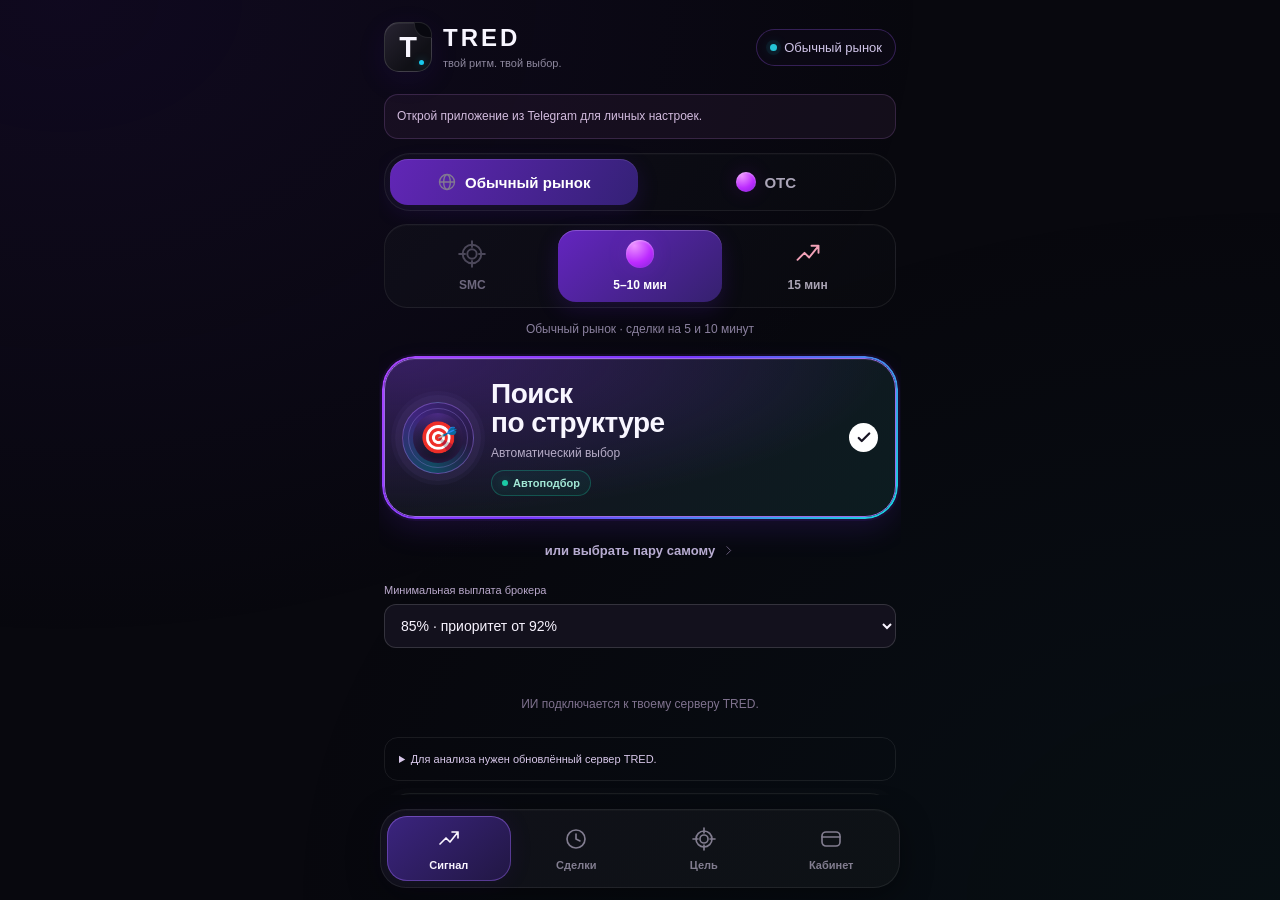
==== backend-src/web/index.html @ cf6dd5c8 "Bound LunaRoute payloads and read completed streaming responses" ====
<!doctype html>
<html lang="ru">
<head>
  <meta charset="utf-8">
  <meta name="viewport" content="width=device-width, initial-scale=1, viewport-fit=cover">
  <meta name="theme-color" content="#08080e">
  <meta name="description" content="TRED — твоё пространство в Telegram. Выбирай свой формат.">
  <title>TRED · Mini App</title>
  <link rel="icon" href="data:,">
  <link rel="stylesheet" href="./styles.css?v=0.3.20">
  <script src="https://telegram.org/js/telegram-web-app.js" defer></script>
  <script src="./data-client.js?v=0.3.20" defer></script>
  <script src="./signals.js?v=0.3.20" defer></script>
  <script src="./app.js?v=0.3.20" defer></script>
</head>
<body>
  <svg class="sprite" aria-hidden="true" xmlns="http://www.w3.org/2000/svg">
    <symbol id="i-trend" viewBox="0 0 24 24"><path d="m3 17 6-6 4 4 8-10M15 5h6v6"/></symbol>
    <symbol id="i-clock" viewBox="0 0 24 24"><circle cx="12" cy="12" r="9"/><path d="M12 7v5l4 2"/></symbol>
    <symbol id="i-cup" viewBox="0 0 24 24"><path d="M8 3h8v5a4 4 0 0 1-8 0V3ZM8 5H4v2a4 4 0 0 0 4 4m8-6h4v2a4 4 0 0 1-4 4M12 12v6m-4 3h8m-6-3h4v3"/></symbol>
    <symbol id="i-user" viewBox="0 0 24 24"><rect x="3" y="5" width="18" height="14" rx="4"/><path d="M3 10h18"/></symbol>
    <symbol id="i-globe" viewBox="0 0 24 24"><circle cx="12" cy="12" r="9"/><ellipse cx="12" cy="12" rx="4" ry="9"/><path d="M3 12h18"/></symbol>
    <symbol id="i-target" viewBox="0 0 24 24"><circle cx="12" cy="12" r="8"/><circle cx="12" cy="12" r="4"/><path d="M12 1v5m0 12v5M1 12h5m12 0h5"/></symbol>
    <symbol id="i-check" viewBox="0 0 24 24"><path d="m5 12 4 4L19 6"/></symbol>
    <symbol id="i-chevron" viewBox="0 0 24 24"><path d="m9 5 7 7-7 7"/></symbol>
    <symbol id="i-close" viewBox="0 0 24 24"><path d="m6 6 12 12M18 6 6 18"/></symbol>
    <symbol id="i-book" viewBox="0 0 24 24"><path d="M12 5c-3-3-8-2-9-1v15c2-2 6-2 9 0m0-14c3-3 8-2 9-1v15c-2-2-6-2-9 0V5Z"/></symbol>
    <symbol id="i-bolt" viewBox="0 0 24 24"><path d="m13 2-9 12h7l-1 8 10-13h-8l1-7Z"/></symbol>
  </svg>
  <div class="ambient" aria-hidden="true"></div>
  <main class="app">
    <header class="brand-row">
      <div class="brand"><div class="brand-mark" aria-hidden="true">T<span></span></div><div><h1>TRED</h1><p>твой ритм. твой выбор.</p></div></div>
      <div class="market-badge" id="feed-badge"><i></i><span>OTC-пары</span></div>
    </header>
    <div class="workspace" id="workspace">
      <div class="notice" id="notice" role="status" hidden></div>
      <section class="panel signal-panel" data-panel="signal" aria-label="Выбор сигнала">
        <div class="market-switch" aria-label="Рынок">
          <button class="settings-control" data-market="normal"><svg><use href="#i-globe"/></svg><span>Обычный рынок</span></button>
          <button class="settings-control active" data-market="otc"><span class="purple-orb"></span><span>OTC</span></button>
        </div>
        <div class="mode-switch" aria-label="Формат">
          <button class="muted-mode" id="show-method"><svg><use href="#i-target"/></svg><span>SMC</span></button>
          <button class="settings-control active" data-mode="standard"><span class="purple-orb"></span><span>5–10 мин</span></button>
          <button class="settings-control" data-mode="long"><svg class="chart-icon"><use href="#i-trend"/></svg><span>15 мин</span></button>
          
        </div>
        <p class="mode-caption" id="mode-caption">OTC · сделки на 5, 10 и 15 минут</p>
        <button class="auto-card selected settings-control" id="auto-card" aria-pressed="true">
          <span class="target-orbit" aria-hidden="true"><span class="orbit-arc"></span><span class="target-center">🎯</span></span>
          <span class="auto-copy"><strong>Поиск<br>по структуре</strong><span class="auto-subtitle">Автоматический выбор</span><span class="data-chip" id="data-chip"><i></i>Автоподбор</span></span>
          <span class="selection-check"><svg><use href="#i-check"/></svg></span>
        </button>
        <button class="manual-link settings-control" id="choose-pair"><span id="pair-label">или выбрать пару самому</span><svg><use href="#i-chevron"/></svg></button>
        <p id="connection-reason" class="visually-hidden">Торговая логика появится позже.</p>
        <label class="payout-filter">Минимальная выплата брокера<select class="settings-control" id="min-payout"><option value="85">85% · приоритет от 92%</option><option value="90">90% · приоритет от 92%</option><option value="92">Только от 92%</option></select></label>
        <p id="ai-status" class="quiet-text">Проверяем подключение ИИ…</p>
        <details class="feed-details"><summary id="feed-coverage">Проверяем данные для анализа…</summary><p id="feed-help">Расширение автоматически загружает котировки и историю доступных пар. ИИ сравнивает Smart Money и структуру; неполученные данные не подменяются предположениями.</p><div id="coverage-list"></div></details>
        <p id="signals-upgrade" class="notice" hidden>Для сценариев и сопровождения нужен новый сервер. <a href="./tred-backend-v0.3.20.zip">Скачать 0.3.20</a></p>
        <div class="signal-spacer"></div>
        <div class="signal-controls">
          <div class="expiry-switch" id="expiry-switch" aria-label="Экспирация"></div>
          <button class="signal-button settings-control" id="request-signal"><strong>ПОЛУЧИТЬ СИГНАЛ</strong><span id="signal-subtitle">Автоподбор · 5 мин</span><span class="button-shine" aria-hidden="true"></span></button>
          <p class="demo-caption" id="analysis-caption"><i></i>Анализ: ждём подключение данных</p>
        </div>
        <section class="signal-result" id="signal-result" hidden aria-label="Сценарий анализа"></section>
        <section id="live-sessions" aria-label="Отслеживаемые сделки"></section>
      </section>
      <section class="panel" data-panel="trades" hidden>
        <div class="section-heading"><p class="eyebrow">МОИ СДЕЛКИ</p><span class="quiet-tag">Данные брокера</span></div>
        <div class="stat-tiles">
          <div class="stat-tile"><strong id="trade-count">0</strong><span>сделок</span></div>
          <div class="stat-tile"><strong><b class="positive" id="wins">0</b><em>/</em><b class="negative" id="losses">0</b></strong><span>плюс / минус</span></div>
          <div class="stat-tile"><strong id="trade-rate">—</strong><span>проходимость</span></div>
        </div>
        <div class="empty-card" id="trades-empty"><div class="empty-icon"><svg><use href="#i-clock"/></svg></div><h2>Всё ещё впереди</h2><p>Здесь появятся твои сделки.<br>А пока — устраивайся поудобнее.</p></div>
        <div class="summary-line" id="trade-summary">Подключи счёт, чтобы видеть реальные сделки.</div><div id="trade-list"></div><div id="paper-trade-section" hidden><p class="eyebrow">ОТДЕЛЬНО · СИМУЛЯЦИЯ</p><div id="paper-trade-list"></div></div>
        <section id="signal-history-section" hidden><p class="eyebrow">ПО СЦЕНАРИЯМ TRED · РЕЗУЛЬТАТ УКАЗАН ТОБОЙ</p><p class="quiet-text" id="signal-journal-stats"></p><div id="signal-trade-list"></div></section>
        <div class="requests-section" id="requests-section" hidden><p class="eyebrow">ЗАПРОСЫ</p><div id="request-list"></div></div>
      </section>
      <section class="panel goal-panel" data-panel="goal" hidden>
        <div class="section-heading"><p class="eyebrow">ТВОЯ ЦЕЛЬ</p><span class="quiet-tag">Шаг за шагом</span></div>
        <div class="goal-hero"><span class="goal-orbit"><svg><use href="#i-target"/></svg></span><span class="mini-label">ПЛАН, КОТОРЫЙ ТЫ КОНТРОЛИРУЕШЬ</span><h2><span id="goal-start">$100</span><span class="goal-arrow"><svg><use href="#i-trend"/></svg></span><span id="goal-target">$1 000</span></h2><p>Дисциплина важнее следующей сделки</p><div class="goal-meter" role="progressbar" aria-label="Прогресс цели" aria-valuemin="0" aria-valuemax="100" aria-valuenow="0"><i id="goal-fill"></i></div><div class="goal-progress-copy"><span id="goal-progress">Нет данных счёта</span><strong id="goal-percent">0%</strong></div></div>
        <div class="goal-milestones"><span>$100<small>СТАРТ</small></span><span>$250<small>ПЕРВЫЙ ШАГ</small></span><span>$500<small>ПОЛПУТИ</small></span><span>$1 000<small>ЦЕЛЬ</small></span></div>
        <div class="metric-card"><div class="metric-row"><span>Результат закрытых сделок</span><strong id="goal-earned">—</strong></div><div class="metric-row"><span>До цели</span><strong id="goal-remaining">—</strong></div><div class="metric-row"><span>Дневной стоп</span><strong id="goal-stop">$10</strong></div></div>
        <button class="pocket-link" id="edit-goal">Настроить цель и лимиты<svg><use href="#i-chevron"/></svg></button><p class="quiet-text" id="goal-note">Прогресс появится после подключения счёта. Пополнения не считаются заработком. Цель не обещает доход.</p>
        <div class="risk-card"><div class="section-heading"><p class="eyebrow">АВТОРЕЖИМ · СИМУЛЯЦИЯ</p><span class="quiet-tag" id="paper-status">Остановлен</span></div><p>Виртуальный баланс <strong id="paper-balance">$100.00</strong></p><div class="risk-line"><span>Сегодня</span><strong id="paper-pnl">$0.00</strong></div><div class="risk-line"><span>В открытых позициях</span><strong id="paper-reserved">$0.00</strong></div><p class="risk-reason" id="risk-reason">Лимиты проверяются перед каждой новой позицией.</p><button class="primary-small" id="paper-start">Запустить симуляцию</button><button class="stop-button" id="paper-stop">Остановить</button><small>Реальные ордера не отправляются. Сброс дневных лимитов — 00:00 UTC. После перезапуска требуется ручной старт.</small></div>
      </section>
      <section class="panel" data-panel="profile" hidden>
        <button class="guide-link" id="open-guide"><span class="guide-emoji">📚</span><strong>Знакомство с TRED</strong><span>что внутри</span><svg class="chevron"><use href="#i-chevron"/></svg></button>
        <div class="profile-card"><div class="profile-card-top"><span>TRED SPACE</span><div class="small-brand">T</div></div><p class="profile-id-label">ТВОЙ TELEGRAM ID</p><strong class="profile-id" id="profile-id">—</strong><div class="profile-card-bottom"><div><span>Участник</span><strong id="profile-name">Личный кабинет</strong></div><div><span>Статус</span><strong id="profile-feed"><i></i>Ранняя версия</strong></div></div></div>
        <div class="account-section"><div class="section-heading"><p class="eyebrow">POCKET OPTION</p><span class="quiet-tag" id="account-status">Проверяем связь</span></div><div id="account-list"><div class="account-card"><span>Баланс счёта</span><strong>—</strong><small>Ожидаем данные счёта</small></div></div><button class="primary-small" id="connect-backend">Подключить кабинет</button><button class="subtle-button" id="unlink-account" hidden>Отключить связь</button><p class="quiet-text">Логин и пароль остаются у тебя. Данные приходят из открытого Pocket Option на компьютере.</p></div>
        <p class="eyebrow access-heading">ТВОЁ ПРОСТРАНСТВО</p>
        <div class="access-card"><div><strong>Добро пожаловать</strong><span>Приложение открыто для каждого</span></div><span class="access-check"><svg><use href="#i-check"/></svg></span></div>
        <button class="pocket-link" id="open-pocket">Открыть Pocket Option<svg><use href="#i-chevron"/></svg></button>
        <p class="quiet-text" id="storage-note">Настройки сохраняются на этом устройстве.</p>
        <div class="version-mark"><span class="brand-word">TRED</span><span>кабинет и контроль риска · v0.3</span></div>
      </section>
    </div>
    <nav class="bottom-nav" aria-label="Разделы приложения">
      <button class="active" data-tab="signal" aria-current="page"><svg><use href="#i-trend"/></svg><span>Сигнал</span></button>
      <button data-tab="trades"><svg><use href="#i-clock"/></svg><span>Сделки</span></button>
      <button data-tab="goal"><svg><use href="#i-target"/></svg><span>Цель</span></button>
      <button data-tab="profile"><svg><use href="#i-user"/></svg><span>Кабинет</span></button>
    </nav>
  </main>
  <dialog class="sheet" id="pair-dialog"><div class="sheet-handle"></div><div class="sheet-heading"><div><span class="mini-label">ТВОЙ ВЫБОР</span><h2>Валютная пара</h2></div><button class="icon-button" data-close="pair-dialog" aria-label="Закрыть"><svg><use href="#i-close"/></svg></button></div><p>Выбери пару для своего сценария.</p><form id="pair-form"><label for="pair-input">Название пары</label><input id="pair-input" name="symbol" placeholder="Например, EUR/USD" maxlength="32" autocomplete="off" spellcheck="false" required><div class="pair-suggestions"><button type="button" data-symbol="EUR/USD">EUR/USD</button><button type="button" data-symbol="GBP/USD">GBP/USD</button><button type="button" data-symbol="USD/JPY">USD/JPY</button><button type="button" data-symbol="AUD/CAD">AUD/CAD</button><button type="button" data-symbol="EUR/JPY">EUR/JPY</button><button type="button" data-symbol="USD/CHF">USD/CHF</button></div><button class="primary-small" type="submit">Выбрать пару</button></form></dialog>
  <dialog class="sheet" id="guide-dialog"><div class="sheet-handle"></div><div class="sheet-heading"><h2>Это TRED ✦</h2><button class="icon-button" data-close="guide-dialog" aria-label="Закрыть"><svg><use href="#i-close"/></svg></button></div><p>Твоё пространство в Telegram — на телефоне и компьютере.</p><ol class="guide-list"><li><strong>Выбери свой формат</strong><span>Обычный рынок или OTC, пара и время — всё под рукой.</span></li><li><strong>Осмотрись внутри</strong><span>Сигналы, сделки, прогресс и кабинет в одном приложении.</span></li><li><strong>Дальше — больше</strong><span>Сейчас знакомимся с интерфейсом. Возможности будем добавлять постепенно.</span></li></ol></dialog>
  <dialog class="sheet soon-sheet" id="soon-dialog"><div class="soon-icon">✦</div><h2>Скоро в TRED</h2><p id="soon-copy">Сигналы появятся в следующих обновлениях.<br>Сейчас можно выбрать формат и познакомиться с приложением.</p><button class="primary-small" data-close="soon-dialog">Буду ждать</button></dialog>
  <dialog class="sheet" id="risk-dialog"><div class="sheet-handle"></div><div class="sheet-heading"><h2>Твои границы</h2><button class="icon-button" data-close="risk-dialog" aria-label="Закрыть"><svg><use href="#i-close"/></svg></button></div><p>Лимиты симуляции. Реальные сделки в Pocket Option ты контролируешь самостоятельно.</p><form id="risk-form"><label for="risk-loss">Дневной стоп, $ <output id="loss-output">10</output></label><input type="range" id="risk-loss" min="1" max="100" step="1" value="10"><div class="form-grid"><label>Цель на день, $<input id="risk-target" type="number" min="0.01" step="0.01" required></label><label>Минимальный баланс, $<input id="risk-floor" type="number" min="0.01" step="0.01" required></label><label>Ставка симуляции, $<input id="risk-stake" type="number" min="0.01" step="0.01" required></label><label>Открытых позиций<select id="risk-open"><option>1</option><option>2</option><option>3</option></select></label><label>Начало цели, $<input id="goal-start-input" type="number" min="0.01" step="0.01" required></label><label>Цель, $<input id="goal-target-input" type="number" min="0.01" step="0.01" required></label></div><div class="locked-option"><span>Перекрытия после убытка</span><strong>0 · выключены</strong></div><label class="check-option"><input id="allow-otc" type="checkbox">Разрешить анализ OTC</label><p class="quiet-text">OTC не включится само при закрытии обычного рынка. После первой позиции дня лимиты можно только ужесточить. После стопа — блокировка до следующего дня UTC.</p><button class="primary-small" type="submit">Сохранить границы</button></form></dialog>
  <dialog class="sheet" id="connect-dialog"><div class="sheet-handle"></div><div class="sheet-heading"><h2>Связать Pocket</h2><button class="icon-button" data-close="connect-dialog" aria-label="Закрыть"><svg><use href="#i-close"/></svg></button></div><p>Бесплатный вариант: сервер работает на твоём компьютере. Пока пользуешься данными с телефона, компьютер и Pocket Option должны быть включены.</p><ol class="guide-list"><li><strong>Запусти TRED на компьютере</strong><span>Скачай ZIP, нажми на него правой кнопкой → «Извлечь всё». В распакованной папке TredBackend открой START-WINDOWS.cmd. Если попросит Python — сначала установи его. Остальное загрузится автоматически.</span></li><li><strong>Свяжи приложение</strong><span>Вставь HTTPS-адрес, который покажет запуск.</span></li><li><strong>Подключи модуль браузера</strong><span>Установи папку connector в Opera / Chrome, вставь адрес и одноразовый код. Затем обнови Pocket Option.</span></li></ol><a class="download-link" href="https://kofemolka787.github.io/Tred/tred-backend-v0.3.20.zip" download>Скачать сервер и модуль</a><form id="backend-form"><label for="backend-url">HTTPS-адрес твоего сервера</label><input id="backend-url" type="url" placeholder="https://…trycloudflare.com" autocomplete="off" required><button class="primary-small" type="submit">Проверить и подключить</button></form><div id="pairing-box" hidden><p>Одноразовый код · действует 5 минут</p><code id="pair-code"></code><small id="pair-server"></small><button class="subtle-button" id="copy-code" disabled>Скопировать код</button><button class="subtle-button" id="renew-code" type="button">Получить новый код</button><small>Передай его только своему модулю. Не отправляй в чат.</small></div><p id="connect-status" role="status"></p></dialog>
  <dialog class="sheet" id="analysis-dialog"><div class="sheet-handle"></div><div class="sheet-heading"><h2 id="analysis-title">Результат анализа</h2><button class="icon-button" data-close="analysis-dialog" aria-label="Закрыть"><svg><use href="#i-close"/></svg></button></div><p id="analysis-result"></p><ul id="analysis-evidence"></ul><p class="quiet-text">Автоматические правила SMC и структуры. Обученная нейросеть не подключена; проходимость не измерена. Выплата 92% — не вероятность выигрыша. Ордер открываешь самостоятельно у брокера.</p></dialog>
  <div class="toast" id="toast" role="status" hidden></div>
</body>
</html>
---- backend-src/web/styles.css ----
:root{color-scheme:dark;--bg:#08080e;--text:#f8f6ff;--muted:#8f899d;--purple:#8738ff;--cyan:#18c8ed;--green:#19c9a0;--red:#ff4d6f;font-family:Inter,-apple-system,BlinkMacSystemFont,"Segoe UI",sans-serif;font-synthesis:none}*{box-sizing:border-box}html,body{margin:0;height:100%;overflow:hidden}body{background:var(--bg);color:var(--text);-webkit-tap-highlight-color:transparent}button,input{font:inherit}button{color:inherit;cursor:pointer;border:0}button:disabled{cursor:default}button:focus-visible,input:focus-visible{outline:2px solid #4cdbff;outline-offset:3px}button{touch-action:manipulation}button:active:not(:disabled){transform:scale(.985)}svg{width:24px;height:24px;fill:none;stroke:currentColor;stroke-width:1.65;stroke-linecap:round;stroke-linejoin:round;flex-shrink:0}[hidden]{display:none!important}.sprite,.visually-hidden{position:absolute;width:1px;height:1px;overflow:hidden;clip-path:inset(50%);white-space:nowrap}.ambient{position:fixed;inset:0;pointer-events:none;background:radial-gradient(ellipse at 5% 0,#3b127c29,transparent 50%),radial-gradient(ellipse at 100% 100%,#004d461b,transparent 55%)}.app{position:relative;z-index:1;width:min(100%,600px);height:var(--tg-viewport-stable-height,100dvh);margin:auto;display:grid;grid-template-rows:auto minmax(0,1fr) auto;padding:max(20px,env(safe-area-inset-top)) 16px max(10px,env(safe-area-inset-bottom));gap:15px}.brand-row{display:flex;justify-content:space-between;align-items:center;gap:12px;padding:2px 4px 3px}.brand{display:flex;gap:11px;align-items:center;min-width:0}.brand-mark{width:45px;height:47px;position:relative;display:grid;place-items:center;flex-shrink:0;border-radius:15px;border:1px solid #ffffff25;background:linear-gradient(135deg,#272331,#101016 70%);font-size:27px;font-weight:850;box-shadow:inset 0 1px #ffffff0f,0 8px 30px #6422dc18}.brand-mark:after{content:"";position:absolute;right:0;top:0;width:16px;height:14px;border:1px solid #ffffff1c;border-radius:0 13px 0 14px;transform:translate(1px,-1px);background:#08080f}.brand-mark span{position:absolute;width:5px;height:5px;border-radius:50%;background:var(--cyan);right:7px;bottom:6px;box-shadow:0 0 8px #18c8ed66}h1{margin:0;letter-spacing:3px;font-size:22px;font-weight:850;line-height:1.1}.brand p{margin:5px 0 0;color:#8d879d;font-size:10px;white-space:nowrap}.market-badge{display:flex;align-items:center;gap:7px;white-space:nowrap;font-size:11px;color:#d1c5e9;border:1px solid #7945bc64;border-radius:30px;padding:8px 10px;background:#100b1a77}.market-badge i{width:7px;height:7px;border-radius:50%;background:#963bff;box-shadow:0 0 0 4px #963bff13,0 0 12px #963bff77}.workspace{min-height:0;overflow-y:auto;overflow-x:hidden;overscroll-behavior:contain;scrollbar-width:none;padding:5px 5px 9px;margin:0 -1px}.workspace::-webkit-scrollbar{display:none}.panel{animation:panel-in .25s ease both}.signal-panel{min-height:100%;display:flex;flex-direction:column}.market-switch,.mode-switch,.expiry-switch{border:1px solid #ffffff13;background:linear-gradient(135deg,#13131c90,#0a0b1090);box-shadow:inset 0 1px #ffffff05}.market-switch{display:grid;grid-template-columns:1fr 1fr;gap:5px;padding:5px;border-radius:23px}.market-switch button{display:flex;align-items:center;justify-content:center;gap:8px;min-height:45px;border-radius:18px;background:transparent;color:#aba5b8;font-size:13px;font-weight:680;white-space:nowrap}.market-switch svg{width:20px;height:20px;color:#827a91}.market-switch button.active{color:#fff;background:linear-gradient(120deg,#6226b7,#342176);box-shadow:inset 0 1px #e7ceff23,0 6px 22px #6020de25}.purple-orb{display:block;width:20px;height:20px;border-radius:50%;background:radial-gradient(circle at 30% 20%,#ed92ff,#bc2cff 57%,#8122d6);box-shadow:inset 0 1px 2px #ffffff66,0 0 20px #a52cff2b;flex-shrink:0}.mode-switch{display:grid;grid-template-columns:repeat(4,minmax(0,1fr));gap:3px;border-radius:23px;padding:5px;margin-top:11px}.mode-switch button{display:flex;flex-direction:column;align-items:center;justify-content:center;gap:8px;min-height:73px;padding:7px 2px;border-radius:18px;background:transparent;color:#aaa4b5;font-size:10px;font-weight:680}.mode-switch button.active{color:#fff;background:linear-gradient(140deg,#6425c0,#35216e);box-shadow:inset 0 1px #d8afff50,0 7px 22px #6d24e62b}.mode-switch .purple-orb{width:24px;height:24px}.mode-switch svg{width:24px;height:24px}.mode-switch .chart-icon{color:#f2a2b8}.mode-switch .bolt-icon{color:#f5cc47;fill:#f5cc4714}.mode-switch .muted-mode{color:#6e687e}.mode-switch .muted-mode svg{opacity:.65}.mode-caption{font-size:11px;text-align:center;color:#8b819f;margin:12px 0 21px;line-height:1.5}.auto-card{width:100%;position:relative;isolation:isolate;display:flex;align-items:center;gap:13px;min-height:149px;padding:20px 14px;border-radius:28px;text-align:left;border:1px solid #75618d61;background:radial-gradient(ellipse at 0 0,#54299c88,transparent 70%),linear-gradient(135deg,#15131f,#0c1c20);transition:box-shadow .2s,border-color .2s}.auto-card:before{position:absolute;inset:-3px;z-index:-1;border-radius:30px;content:"";border:2px solid transparent;background:linear-gradient(135deg,#aa46ff,#7737ff 45%,#18d8df) border-box;mask:linear-gradient(#fff 0 0) padding-box,linear-gradient(#fff 0 0);mask-composite:exclude;opacity:0;transition:opacity .2s}.auto-card.selected{border-color:#9b6ae4;box-shadow:0 0 0 4px #7b29ed18,0 12px 30px #7029e829,inset 0 1px #eacaff15}.auto-card.selected:before{opacity:1}.target-orbit{width:68px;height:68px;position:relative;display:grid;place-items:center;flex-shrink:0;border-radius:50%;border:1px solid #a070e57d;box-shadow:0 0 0 7px #7461a918,0 0 0 11px #7461a910;background:conic-gradient(from 190deg,#124962,#3e247c 35%,#261a44 75%,#124962)}.orbit-arc{position:absolute;inset:5px;border:1px solid #a28bed50;border-radius:50%}.target-center{display:grid;place-items:center;width:46px;height:46px;border-radius:50%;background:radial-gradient(circle at top,#51328c77,#141325 80%);box-shadow:inset 0 0 14px #9034e644;font-size:28px;filter:saturate(.9)}.auto-copy{display:flex;flex-direction:column;align-items:flex-start;min-width:0}.auto-copy strong{font-size:24px;line-height:1.04;letter-spacing:-.5px;font-weight:850}.auto-subtitle{font-size:11px;color:#b6acc7;margin-top:9px}.data-chip{display:flex;align-items:center;gap:5px;margin-top:10px;padding:5px 8px;border:1px solid #17d5ac46;border-radius:30px;background:#0f9c7d18;font-size:10px;color:#a2e7d5;font-weight:650}.data-chip i{width:6px;height:6px;border-radius:50%;background:#1bcba6;box-shadow:0 0 8px #1bcba644}.selection-check{width:25px;height:25px;display:grid;place-items:center;flex-shrink:0;margin-left:auto;border-radius:50%;background:white;color:#171322;opacity:0}.selection-check svg{width:18px;height:18px;stroke-width:3}.selected .selection-check{opacity:1}.manual-link{display:flex;align-items:center;justify-content:center;gap:7px;align-self:center;margin:21px 0 0;padding:10px 4px;background:none;color:#b9aed1;font-weight:650;font-size:12px;max-width:100%}.manual-link span{overflow-wrap:anywhere}.manual-link svg{width:13px;height:13px;color:#776887}.signal-spacer{flex:1;min-height:26px}.signal-controls{border:1px solid #ffffff11;border-radius:26px;padding:9px;background:linear-gradient(155deg,#11141a66,#0a10115c);box-shadow:0 0 0 5px #19172025}.expiry-switch{display:flex;padding:4px;gap:4px;border-radius:18px}.expiry-switch button{flex:1;min-height:42px;border-radius:14px;background:transparent;font-size:13px;font-weight:680;color:#8c879c}.expiry-switch button.active{color:#fff;background:linear-gradient(150deg,#31384a,#171e29);box-shadow:inset 0 0 0 1px #aebad135,inset 0 1px #ffffff18,0 4px 10px #0004}.signal-button{position:relative;overflow:hidden;display:flex;flex-direction:column;justify-content:center;align-items:center;gap:6px;min-height:76px;width:100%;margin-top:9px;border-radius:21px;background:linear-gradient(105deg,#4911f4,#912dff 52%,#14c7ef);box-shadow:inset 0 1px #fff4,0 7px 29px #6925f24a}.signal-button strong{position:relative;z-index:1;font-size:20px;letter-spacing:.5px;font-weight:850}.signal-button>span:not(.button-shine){position:relative;z-index:1;font-size:11px;color:#eee1ff}.button-shine{position:absolute;top:-100%;bottom:-100%;width:25px;background:linear-gradient(90deg,transparent,#ffffff4a,transparent);transform:rotate(25deg);left:-25%;animation:shine 7s ease-in-out infinite;filter:blur(6px)}.demo-caption{display:flex;align-items:center;justify-content:center;gap:6px;color:#82768e;font-size:9px;margin:11px 0 2px}.demo-caption i{width:4px;height:4px;border-radius:50%;background:#a172db}.bottom-nav{display:grid;grid-template-columns:repeat(4,minmax(0,1fr));gap:4px;padding:6px;border:1px solid #ffffff13;border-radius:26px;background:linear-gradient(140deg,#12121aeb,#0e1316ee);box-shadow:0 9px 32px #0006,inset 0 1px #ffffff06}.bottom-nav button{display:flex;flex-direction:column;align-items:center;justify-content:center;gap:6px;min-height:63px;border-radius:20px;background:transparent;color:#827d90;font-size:10px;font-weight:550}.bottom-nav button.active{color:#faf5ff;background:linear-gradient(140deg,#3b247f,#211743);box-shadow:inset 0 0 0 1px #a56eff65,inset 0 1px #d6adff1a,0 0 24px #5823ce17}.bottom-nav svg{width:22px;height:22px}.section-heading{display:flex;align-items:center;justify-content:space-between;gap:15px;margin:8px 0 17px}.eyebrow{margin:0;color:#84778f;font-size:11px;letter-spacing:2.5px;font-weight:550}.quiet-tag{color:#8c7a9f;border:1px solid #9a76bc23;border-radius:30px;font-size:10px;padding:6px 9px;background:#a47bc308}.stat-tiles{display:grid;grid-template-columns:.9fr 1.15fr 1fr;gap:9px}.stat-tile{min-height:96px;border:1px solid #ffffff13;border-radius:24px;display:flex;flex-direction:column;align-items:center;justify-content:center;gap:8px;background:linear-gradient(145deg,#1a1829,#0d0f15)}.stat-tile strong{font-size:29px;font-weight:850;display:flex;gap:4px}.stat-tile strong b{font:inherit}.stat-tile em{font-style:normal;color:#8e839a}.stat-tile>span{font-size:10px;color:#9d92ac}.positive{color:var(--green)}.negative{color:var(--red)}.empty-card{text-align:center;border:1px solid #ffffff13;border-radius:26px;padding:32px 18px;margin-top:16px;background:radial-gradient(ellipse at 50% 0,#552b7b24,transparent 75%),linear-gradient(135deg,#14131d,#0d1015)}.empty-icon{width:54px;height:54px;margin:0 auto 15px;display:grid;place-items:center;border-radius:19px;border:1px solid #9d72d029;background:linear-gradient(140deg,#302145,#181420);color:#ab86d6}.empty-icon svg{width:27px;height:27px}.empty-card h2{font-size:20px;margin:0 0 10px;letter-spacing:-.3px}.empty-card p{font-size:12px;line-height:1.7;color:#8f829e;margin:0}.summary-line{margin:23px 3px 0;font-size:10px;color:#8b8099;line-height:1.7}.summary-line b{font-weight:500;color:#a294b0}.insight-card{position:relative;overflow:hidden;display:flex;flex-direction:column;align-items:center;text-align:center;border:1px solid #a269d748;border-radius:28px;padding:28px 20px;background:radial-gradient(ellipse at 75% -10%,#893bea46,transparent 60%),linear-gradient(150deg,#211930,#0f101a);box-shadow:0 12px 40px #51289b17}.trophy-orbit{display:grid;place-items:center;width:67px;height:67px;border:1px solid #b283d74a;border-radius:50%;color:#ccb0ec;background:linear-gradient(145deg,#48296b,#1d1b33);box-shadow:0 0 0 7px #9b6dc00a,0 0 0 14px #9b6dc006;margin:2px 0 26px}.trophy-orbit svg{width:30px;height:30px}.mini-label{font-size:9px;letter-spacing:1.5px;color:#ac94c0}.insight-card>strong{font-size:65px;line-height:1.2;margin:8px 0;color:#f2e9ff;font-weight:800}.insight-card>p{font-size:12px;color:#a08eb1;margin:5px 0 0}.metric-card{padding:3px 18px;margin-top:16px;border:1px solid #ffffff10;border-radius:23px;background:#11111a80}.metric-row{display:flex;justify-content:space-between;gap:15px;align-items:center;padding:19px 0;font-size:12px;color:#9e90ac;border-bottom:1px solid #ffffff0b}.metric-row:last-child{border:0}.metric-row strong{font-size:14px;font-weight:650;color:#e4d6ef}.quiet-text{text-align:center;font-size:10px;line-height:1.7;color:#7f728e;margin:22px 10px}.guide-link{width:100%;min-height:57px;display:flex;align-items:center;gap:10px;padding:12px 15px;text-align:left;border:1px solid #a777d33e;border-radius:20px;background:linear-gradient(110deg,#35204d,#241d29);margin:1px 0 16px}.guide-emoji{font-size:21px}.guide-link strong{font-size:13px;font-weight:750}.guide-link>span:not(.guide-emoji){font-size:10px;color:#ad9aba;margin-left:auto;white-space:nowrap}.guide-link .chevron{width:13px;height:13px;color:#9d86ae}.profile-card{position:relative;overflow:hidden;border:1px solid #a06cc14d;border-radius:28px;padding:23px;background:repeating-linear-gradient(120deg,transparent,transparent 9px,#ffffff03 10px,#ffffff03 11px),radial-gradient(ellipse at 95% -10%,#8d34df5c,transparent 68%),radial-gradient(ellipse at 0 100%,#08776b5c,transparent 70%),#101116;box-shadow:0 12px 38px #6c20cc24}.profile-card-top{display:flex;align-items:center;justify-content:space-between;font-size:14px;font-weight:800;letter-spacing:3px}.small-brand{display:grid;place-items:center;width:34px;height:35px;border-radius:12px;border:1px solid #ffffff15;background:#0d0e14e0;font-size:24px;letter-spacing:0}.profile-id-label{font-size:9px;letter-spacing:2px;color:#9c95a9;margin:30px 0 10px}.profile-id{display:block;min-height:33px;font-size:28px;letter-spacing:2px;line-height:1.2;font-weight:800}.profile-card-bottom{display:flex;justify-content:space-between;gap:12px;margin-top:28px}.profile-card-bottom>div{display:flex;flex-direction:column;gap:8px;min-width:0}.profile-card-bottom>div:last-child{text-align:right;flex-shrink:0}.profile-card-bottom span{font-size:10px;color:#a098aa}.profile-card-bottom strong{font-size:12px;font-weight:650;overflow-wrap:anywhere}.profile-card-bottom strong i{display:inline-block;width:5px;height:5px;border-radius:50%;background:#b27bff;margin-right:5px;vertical-align:middle}.access-heading{margin:29px 2px 14px}.access-card{display:flex;align-items:center;justify-content:space-between;gap:10px;padding:19px;border:1px solid #ffffff12;border-radius:22px;background:linear-gradient(135deg,#15151e,#101217)}.access-card>div{display:flex;flex-direction:column;gap:7px}.access-card strong{font-size:14px;font-weight:650}.access-card span:not(.access-check){font-size:10px;color:#93879f}.access-check{width:27px;height:27px;border:1px solid #20cda04d;border-radius:50%;display:grid;place-items:center;color:var(--green);background:#1ac99e12;flex-shrink:0}.access-check svg{width:17px;height:17px}.pocket-link{width:100%;display:flex;justify-content:center;align-items:center;gap:10px;margin-top:15px;min-height:54px;padding:12px;border:1px solid #ffffff12;border-radius:20px;font-size:13px;font-weight:650;background:#111217}.pocket-link svg{width:13px;height:13px;color:#8e7e9f}.version-mark{display:flex;flex-direction:column;align-items:center;gap:7px;margin:24px 0 7px}.brand-word{font-size:14px;font-weight:850;letter-spacing:4px;color:#5c4c6c}.version-mark>span:last-child{font-size:9px;color:#5e506b}.sheet{width:min(calc(100% - 24px),480px);max-height:85dvh;overflow-y:auto;color:var(--text);border:1px solid #9a68c752;border-radius:28px;padding:22px;background:linear-gradient(160deg,#1b1528,#111119);box-shadow:0 25px 120px #000c}.sheet::backdrop{background:#040309bf;backdrop-filter:blur(7px)}.sheet-handle{width:32px;height:3px;border-radius:10px;background:#9b84b139;margin:-9px auto 19px}.sheet-heading{display:flex;justify-content:space-between;align-items:center;gap:10px}.sheet h2{font-size:23px;letter-spacing:-.5px;margin:5px 0 0}.icon-button{width:32px;height:32px;border-radius:50%;display:grid;place-items:center;color:#a891b9;background:#ffffff09}.icon-button svg{width:17px;height:17px}.sheet>p{font-size:12px;color:#9e8cad;line-height:1.7;margin:14px 0 16px}.sheet label{display:block;font-size:11px;color:#b6a0c8;margin:20px 0 9px}.sheet input{display:block;width:100%;padding:15px;border:1px solid #9d71c74d;border-radius:14px;font-size:16px;color:#fff;background:#090910;outline-offset:2px;text-transform:uppercase}.sheet input::placeholder{text-transform:none;color:#71617e}.pair-suggestions{display:grid;grid-template-columns:1fr 1fr;gap:8px;margin:12px 0 20px}.pair-suggestions button{background:#2b203a;color:#c6b1d9;border:1px solid #c2a0e00d;border-radius:12px;padding:12px;font-size:12px;font-weight:600}.primary-small{width:100%;padding:15px;border-radius:15px;font-size:14px;font-weight:750;background:linear-gradient(110deg,#6221e9,#983beb);box-shadow:inset 0 1px #ffffff28,0 6px 22px #6e27d126}.guide-list{padding-left:23px;margin-bottom:0}.guide-list li{padding:10px 0 13px 5px;color:#c5a2e5}.guide-list strong,.guide-list span{display:block}.guide-list strong{font-size:14px;color:#efe4f9;margin-bottom:6px}.guide-list span{font-size:12px;line-height:1.6;color:#a590b8}.soon-sheet{text-align:center;padding:30px 24px 24px}.soon-icon{font-size:42px;color:#dbb8ff;display:grid;place-items:center;width:80px;height:80px;border:1px solid #a86edf54;border-radius:27px;margin:0 auto 23px;background:radial-gradient(circle at top,#8548b965,#382054);box-shadow:0 0 40px #8b39d429}.soon-sheet>p{margin:17px 0 24px}.notice{font-size:12px;color:#d3bcdf;line-height:1.6;padding:12px;margin-bottom:14px;border:1px solid #a470c13b;border-radius:14px;background:#39234044}.toast{position:fixed;z-index:40;bottom:112px;left:50%;transform:translateX(-50%);width:min(calc(100% - 40px),480px);padding:14px 16px;border:1px solid #bd83e55c;border-radius:16px;color:#ecddf7;background:#291d36f5;font-size:12px;line-height:1.6;box-shadow:0 10px 35px #0009}.is-busy .settings-control,.is-busy .expiry-switch button{opacity:.65;pointer-events:none}.request-row{border:1px solid #ffffff10;border-radius:16px;padding:13px;background:#17121d;margin:9px 0}.request-row strong{font-size:12px}.request-row p{font-size:11px;line-height:1.5;color:#9e8cae}.request-row small{font-size:9px;color:#7f6c8e}.requests-section{margin-top:22px}@keyframes shine{0%,70%{left:-30%}100%{left:135%}}@keyframes panel-in{from{opacity:0;transform:translateY(5px)}to{opacity:1;transform:translateY(0)}}
@media(min-width:500px){.app{padding:28px 23px max(14px,env(safe-area-inset-bottom));gap:22px}.brand-mark{width:54px;height:56px;font-size:32px}h1{font-size:26px}.brand p{font-size:12px}.market-badge{font-size:13px;padding:10px 13px}.market-switch button{min-height:55px;font-size:17px}.market-switch{border-radius:26px}.mode-switch{margin-top:13px}.mode-switch button{min-height:88px;font-size:13px;gap:10px}.mode-switch svg{width:28px;height:28px}.mode-switch .purple-orb{width:28px;height:28px}.mode-caption{font-size:14px;margin:16px 0 29px}.auto-card{min-height:179px;padding:25px 20px;gap:20px;border-radius:31px}.auto-card:before{border-radius:33px}.target-orbit{width:83px;height:83px}.target-center{width:57px;height:57px;font-size:35px}.auto-copy strong{font-size:31px}.auto-subtitle{font-size:14px;margin-top:11px}.data-chip{font-size:12px;padding:6px 10px}.selection-check{width:29px;height:29px}.manual-link{font-size:15px;margin-top:27px}.expiry-switch button{min-height:52px;font-size:16px}.signal-button{min-height:91px}.signal-button strong{font-size:26px}.signal-button>span:not(.button-shine){font-size:14px}.demo-caption{font-size:11px;margin-top:15px}.bottom-nav button{min-height:78px;font-size:12px;gap:8px}.bottom-nav svg{width:26px;height:26px}.profile-card{padding:29px}.profile-id{font-size:35px}.profile-id-label{margin-top:38px}.profile-card-bottom{margin-top:35px}.profile-card-bottom span{font-size:12px}.profile-card-bottom strong{font-size:15px}.profile-card-top{font-size:17px}.guide-link{min-height:68px}.guide-link strong{font-size:16px}.guide-link>span:not(.guide-emoji){font-size:12px}.stat-tile{min-height:119px}.stat-tile strong{font-size:37px}.stat-tile>span{font-size:12px}.quiet-text{font-size:12px}.access-card strong{font-size:17px}.access-card span:not(.access-check){font-size:12px}.pocket-link{min-height:65px;font-size:16px}.eyebrow{font-size:13px}.empty-card{padding:39px 22px}.empty-card h2{font-size:24px}.empty-card p{font-size:15px}.summary-line{font-size:12px}}
@media(max-width:355px){.app{padding-left:10px;padding-right:10px;gap:12px}.brand-row{gap:7px}.brand-mark{width:39px;height:41px;font-size:24px}.brand{gap:8px}h1{font-size:19px}.brand p{font-size:9px}.market-badge{font-size:10px;padding:8px}.market-switch button{font-size:11px;gap:6px}.mode-switch button{font-size:9px;min-height:65px}.auto-card{gap:11px;padding:18px 11px;min-height:139px}.target-orbit{width:57px;height:57px}.target-center{width:40px;height:40px;font-size:25px}.auto-copy strong{font-size:22px}.auto-subtitle{font-size:10px}.selection-check{width:21px;height:21px}.data-chip{font-size:9px}.signal-button strong{font-size:18px}.profile-id{font-size:25px}.guide-link{gap:8px;padding:12px}.guide-link strong{font-size:12px}.guide-link>span:not(.guide-emoji){font-size:9px}.profile-card-bottom strong{font-size:11px}.stat-tile>span{font-size:9px}.bottom-nav button{font-size:9px;min-height:58px}}
@media(max-height:760px) and (max-width:499px){.app{padding-top:13px;gap:11px}.brand-row{padding-bottom:0}.market-switch button{min-height:40px}.mode-switch button{min-height:64px}.mode-caption{margin:10px 0 17px}.auto-card{min-height:133px;padding-top:16px;padding-bottom:16px}.manual-link{margin-top:14px}.signal-spacer{min-height:17px}.signal-button{min-height:68px}.bottom-nav button{min-height:58px}}
@media(prefers-reduced-motion:reduce){*{animation:none!important;transition:none!important;scroll-behavior:auto!important}}
.market-badge.normal i{background:#25c4d6;box-shadow:0 0 0 4px #25c4d613,0 0 12px #25c4d64d}
.goal-hero{padding:28px 22px 22px;border:1px solid #9360d55e;border-radius:28px;background:radial-gradient(ellipse at 90% 0,#7442d366,transparent 65%),radial-gradient(ellipse at 0 100%,#14545b66,transparent 60%),#12121d;box-shadow:0 15px 45px #5423b31a;text-align:center}.goal-orbit{display:grid;place-items:center;width:62px;height:62px;margin:0 auto 24px;border:1px solid #bb85fa66;border-radius:50%;background:#6d35c133;box-shadow:0 0 0 7px #9655ef0c}.goal-orbit svg{width:32px;height:32px;color:#cbb0ff}.goal-hero h2{display:flex;justify-content:center;align-items:center;gap:16px;margin:16px 0;font-size:32px;letter-spacing:-1px}.goal-arrow{font-weight:400;color:#55d2e5}.goal-hero>p{font-size:11px;color:#a998bf}.goal-meter{height:8px;border-radius:20px;background:#080a1380;overflow:hidden;margin:24px 0 10px}.goal-meter i{display:block;height:100%;width:0;background:linear-gradient(90deg,#943aff,#27d4dd);border-radius:20px;transition:width .4s}.goal-progress-copy{display:flex;justify-content:space-between;font-size:10px;color:#a89ab9}.goal-progress-copy strong{color:#70d8da}.goal-milestones{display:flex;justify-content:space-between;padding:23px 4px 6px;gap:8px}.goal-milestones>span{font-size:13px;font-weight:650;color:#b9a8d1;text-align:center}.goal-milestones small{display:block;font-size:7px;letter-spacing:.6px;color:#6f627f;margin-top:8px}.risk-card,.account-card{margin-top:18px;border:1px solid #ffffff14;border-radius:23px;padding:20px;background:linear-gradient(140deg,#191324,#0d141a)}.risk-card p{font-size:12px;color:#a293b2;line-height:1.6}.risk-card p strong{color:#f5edff}.risk-card small{display:block;font-size:10px;color:#867696;line-height:1.7;margin-top:14px}.risk-line{display:flex;justify-content:space-between;font-size:12px;margin:16px 0;color:#9f8caf}.risk-line strong{color:#d9c7eb}.stop-button{display:block;width:100%;margin-top:10px;padding:13px;border:1px solid #ff59743b;border-radius:14px;color:#ff9bb0;background:#8b233b18;font-weight:650}.risk-reason{padding:11px;border-radius:12px;background:#31223e66}.account-section{margin-top:25px}.account-card{display:flex;flex-direction:column;gap:12px;margin:12px 0 17px}.account-card>span{font-size:11px;color:#a89bb9}.account-card>strong{font-size:32px;letter-spacing:-.5px}.account-card small{font-size:10px;color:#8e7e9f;line-height:1.6}.account-card.live{border-color:#22bd9e44}.subtle-button{display:block;border:0;background:none;color:#b9a0d7;text-decoration:underline;margin:17px auto;padding:8px;font-size:12px}.form-grid{display:grid;grid-template-columns:1fr 1fr;gap:0 12px}.form-grid input,.form-grid select{font-size:16px;width:100%;background:#090910;color:white;border:1px solid #9d71c74d;border-radius:13px;padding:13px;margin-top:9px}.sheet input[type=range]{padding:0;accent-color:#994cff;height:30px;border:0}.sheet output{float:right;color:#d6b9ff;font-size:16px}.locked-option{display:flex;justify-content:space-between;gap:12px;font-size:11px;color:#9d89af;padding:17px 0;border-bottom:1px solid #ffffff0c}.locked-option strong{color:#bcadd0}.sheet .check-option{display:flex;align-items:center;gap:12px;line-height:1.6}.sheet input[type=checkbox]{width:18px;height:18px;accent-color:#934aff;margin:0}.download-link{display:block;text-align:center;color:#bca7eb;border:1px solid #976ad447;border-radius:14px;padding:14px;margin:18px 0;font-size:13px;text-decoration:none}#backend-form .primary-small{margin-top:15px}#backend-url{text-transform:none}#pairing-box{border:1px solid #38b5c65c;border-radius:15px;padding:15px;margin-top:20px;text-align:center}#pairing-box p,#connect-status{font-size:12px;color:#b4a1c8;line-height:1.6}#pair-code{font-size:15px;letter-spacing:1px;overflow-wrap:anywhere;color:#7cdee5}#pairing-box small{font-size:10px;color:#8d829b}#analysis-evidence{font-size:12px;color:#b7a4c6;line-height:1.9}.trade-entry{padding:16px;border:1px solid #ffffff12;border-radius:17px;background:#14131d;margin-top:12px}.trade-entry>div{display:flex;justify-content:space-between;gap:12px;font-size:12px}.trade-entry p{font-size:10px;color:#9685a7;line-height:1.6;margin-bottom:0}.goal-panel .section-heading{gap:8px}.goal-panel .eyebrow{font-size:10px}.goal-panel .quiet-tag{font-size:9px}@media(min-width:500px){.goal-hero h2{font-size:44px}.goal-milestones small{font-size:9px}.goal-progress-copy{font-size:12px}}@media(max-width:355px){.goal-hero{padding:23px 14px}.goal-hero h2{font-size:27px;gap:10px}.form-grid{gap:0 8px}.sheet{padding:18px}.goal-milestones small{font-size:6px}}
@media(min-height:761px) and (max-width:499px){.market-switch button{min-height:42px}.mode-switch button{min-height:68px}.mode-caption{margin:10px 0 17px}.auto-card{min-height:139px;padding-top:17px;padding-bottom:17px}.manual-link{margin-top:16px;padding-top:8px;padding-bottom:8px}.signal-spacer{min-height:14px}.expiry-switch button{min-height:40px}.signal-button{min-height:70px}.demo-caption{margin-top:9px}}
@media(min-width:500px) and (max-height:1000px){.app{max-width:560px;padding:20px 20px 12px;gap:14px}.brand-mark{width:48px;height:50px;font-size:29px}h1{font-size:24px}.brand p{font-size:11px}.market-switch button{min-height:46px;font-size:15px}.mode-switch button{min-height:72px;font-size:12px}.mode-caption{font-size:12px;margin:12px 0 20px}.auto-card{min-height:155px;padding:20px 17px;gap:17px}.target-orbit{width:72px;height:72px}.target-center{width:50px;height:50px;font-size:31px}.auto-copy strong{font-size:28px}.auto-subtitle{font-size:12px;margin-top:9px}.data-chip{font-size:11px}.manual-link{font-size:13px;margin-top:18px;padding:8px 4px}.signal-spacer{min-height:14px}.expiry-switch button{min-height:44px;font-size:15px}.signal-button{min-height:76px}.signal-button strong{font-size:23px}.signal-button>span:not(.button-shine){font-size:12px}.demo-caption{font-size:10px;margin-top:10px}.bottom-nav button{min-height:65px;font-size:11px}.bottom-nav svg{width:24px;height:24px}}

#pair-server{display:block;overflow-wrap:anywhere;margin-bottom:12px}

/* Structure analysis, data coverage and user-confirmed live observations. */
.mode-switch{grid-template-columns:repeat(3,1fr)}.signal-spacer{min-height:12px!important}.payout-filter{display:block;font-size:11px;color:#b9a8cb;margin:18px 0 10px}.payout-filter select,.watch-form input,.watch-form select{display:block;width:100%;margin:8px 0 14px;padding:12px;border:1px solid #ffffff24;border-radius:12px;background:#13111d;color:#f8f4ff;font:inherit;font-size:14px}.feed-details{padding:12px 14px;border:1px solid #ffffff14;border-radius:14px;font-size:11px;color:#aa9abb;line-height:1.65}.feed-details summary{cursor:pointer;color:#d8c8ea}.feed-details>p{font-size:11px}.feed-details #coverage-list{max-height:220px;overflow:auto}.feed-details #coverage-list p{padding:9px 0;border-top:1px solid #ffffff0c}.feed-details #coverage-list small{display:block;margin-top:5px;overflow-wrap:anywhere;color:#9a8aaf}.signal-result,.session-card{margin:22px 0 8px;padding:19px;border-radius:22px;border:1px solid #9866e64d;background:linear-gradient(145deg,#21162f,#0c171e)}.signal-result h2{font-size:23px;overflow-wrap:anywhere}.signal-result h3,.session-card h3{font-size:18px;margin:10px 0}.signal-result p,.session-card p{font-size:12px;line-height:1.7;color:#c8bad9}.signal-result small,.session-card small{display:block;font-size:10px;line-height:1.7;color:#b3a0c6}.market-chart{width:100%;overflow:hidden;border-radius:14px;border:1px solid #ffffff12;background:#090c14;padding:6px 0}.market-chart>svg{display:block;width:100%;height:auto;stroke-linecap:round}.signal-why{margin:14px 0;padding:13px;background:#ffffff06;border:1px solid #ffffff10;border-radius:13px;font-size:11px;color:#b9aacb;line-height:1.8}.signal-why summary{cursor:pointer;color:#dbc7fa;font-weight:650;font-size:12px}.signal-why ol{padding-left:20px}.signal-why li{margin-bottom:8px}.signal-why p{font-size:11px!important;color:#ae9dbf!important}.watch-form label{display:block;color:#bfaccf;font-size:11px;margin-top:16px}.entry-window strong{color:#64e2d4;font-variant-numeric:tabular-nums}.result-controls{display:flex;gap:8px;margin:17px 0}.result-controls button{flex:1;padding:12px 6px;border:1px solid #ffffff25;border-radius:12px;background:#231d30;font-size:13px}.result-controls .win{color:#44dfb8}.result-controls .loss{color:#ff849c}.session-card .positive{color:#44dfb8}.session-card .negative{color:#ff849c}#signal-history-section{margin-top:24px}#signal-history-section .eyebrow{font-size:9px;letter-spacing:1px}.signal-result button:disabled{opacity:.4}.notice a{color:#c5a0ff}
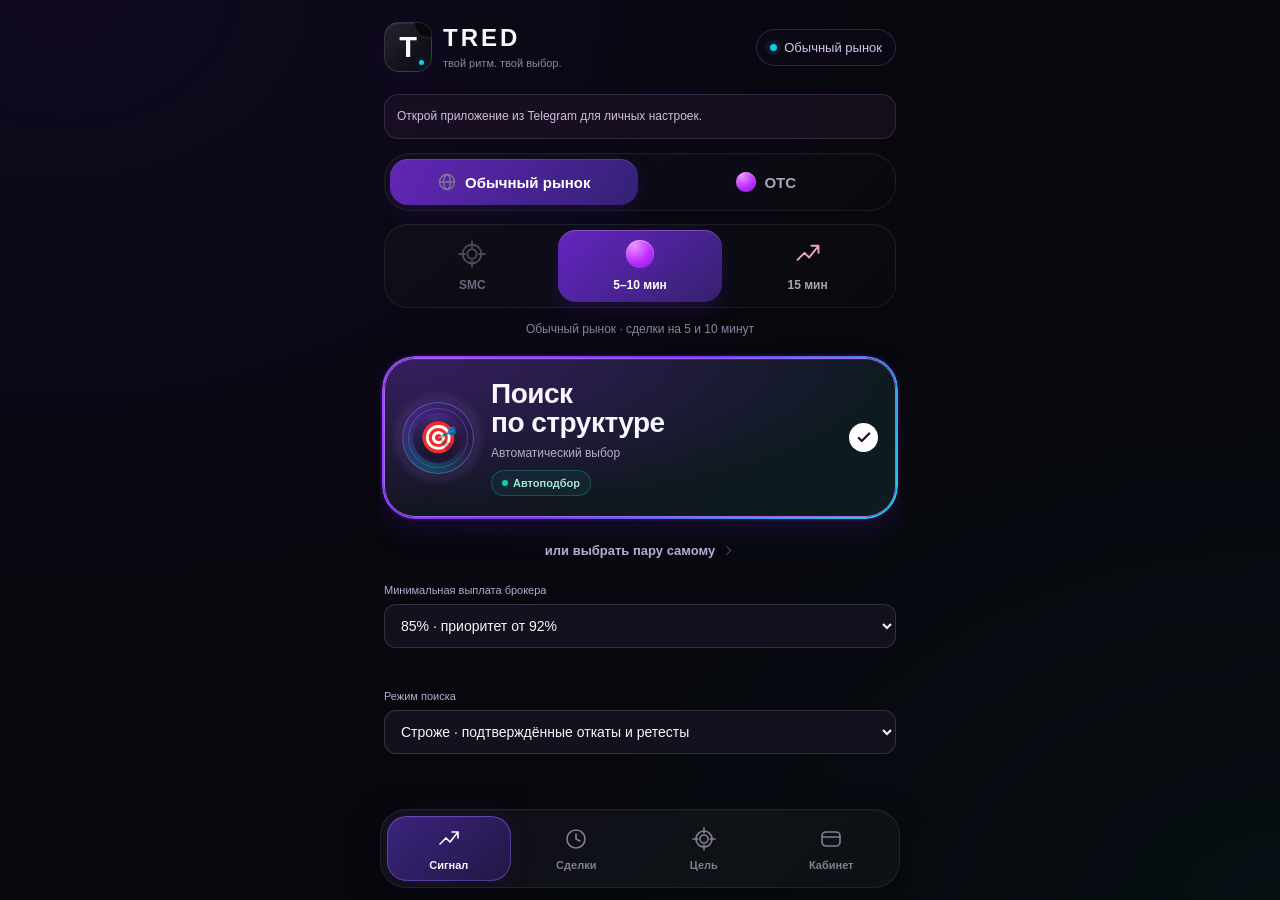
==== commit a728e2ef: "Add active signal mode and wait for later charts before empty review in TRED 0.4.2" ====
--- a/backend-src/web/index.html
+++ b/backend-src/web/index.html
@@ -7,11 +7,11 @@
   <meta name="description" content="TRED — твоё пространство в Telegram. Выбирай свой формат.">
   <title>TRED · Mini App</title>
   <link rel="icon" href="data:,">
-  <link rel="stylesheet" href="./styles.css?v=0.3.20">
+  <link rel="stylesheet" href="./styles.css?v=0.4.2">
   <script src="https://telegram.org/js/telegram-web-app.js" defer></script>
-  <script src="./data-client.js?v=0.3.20" defer></script>
-  <script src="./signals.js?v=0.3.20" defer></script>
-  <script src="./app.js?v=0.3.20" defer></script>
+  <script src="./data-client.js?v=0.4.2" defer></script>
+  <script src="./signals.js?v=0.4.2" defer></script>
+  <script src="./app.js?v=0.4.2" defer></script>
 </head>
 <body>
   <svg class="sprite" aria-hidden="true" xmlns="http://www.w3.org/2000/svg">
@@ -55,9 +55,12 @@
         <button class="manual-link settings-control" id="choose-pair"><span id="pair-label">или выбрать пару самому</span><svg><use href="#i-chevron"/></svg></button>
         <p id="connection-reason" class="visually-hidden">Торговая логика появится позже.</p>
         <label class="payout-filter">Минимальная выплата брокера<select class="settings-control" id="min-payout"><option value="85">85% · приоритет от 92%</option><option value="90">90% · приоритет от 92%</option><option value="92">Только от 92%</option></select></label>
+        <label class="payout-filter">Режим поиска<select class="settings-control" id="signal-mode"><option value="strict">Строже · подтверждённые откаты и ретесты</option><option value="active">Чаще · ранние входы, повышенный риск</option></select></label>
+        <p id="signal-mode-help" class="quiet-text">Строже: пять семейств стратегий с подтверждённой реакцией.</p>
         <p id="ai-status" class="quiet-text">Проверяем подключение ИИ…</p>
-        <details class="feed-details"><summary id="feed-coverage">Проверяем данные для анализа…</summary><p id="feed-help">Расширение автоматически загружает котировки и историю доступных пар. ИИ сравнивает Smart Money и структуру; неполученные данные не подменяются предположениями.</p><div id="coverage-list"></div></details>
-        <p id="signals-upgrade" class="notice" hidden>Для сценариев и сопровождения нужен новый сервер. <a href="./tred-backend-v0.3.20.zip">Скачать 0.3.20</a></p>
+        <details class="feed-details"><summary id="feed-coverage">Проверяем данные для анализа…</summary><p id="feed-help">Расширение автоматически загружает котировки и историю доступных пар. ИИ сравнивает полученные сценарии; неполученные данные не подменяются предположениями.</p><div id="coverage-list"></div></details>
+        <details id="strategy-help" class="feed-details" hidden><summary>Какие стратегии проверяет ИИ</summary><p>Сначала определяется режим рынка. Для тренда и боковика действуют разные условия; индикаторы служат подтверждением, а не обещанием результата.</p><div id="strategy-list"></div></details>
+        <p id="signals-upgrade" class="notice" hidden>Для обновлённого поиска сигналов обнови сервер TRED и модуль браузера. <a href="./tred-backend-v0.4.2.zip">Скачать 0.4.2</a></p>
         <div class="signal-spacer"></div>
         <div class="signal-controls">
           <div class="expiry-switch" id="expiry-switch" aria-label="Экспирация"></div>
@@ -109,7 +112,7 @@
   <dialog class="sheet" id="guide-dialog"><div class="sheet-handle"></div><div class="sheet-heading"><h2>Это TRED ✦</h2><button class="icon-button" data-close="guide-dialog" aria-label="Закрыть"><svg><use href="#i-close"/></svg></button></div><p>Твоё пространство в Telegram — на телефоне и компьютере.</p><ol class="guide-list"><li><strong>Выбери свой формат</strong><span>Обычный рынок или OTC, пара и время — всё под рукой.</span></li><li><strong>Осмотрись внутри</strong><span>Сигналы, сделки, прогресс и кабинет в одном приложении.</span></li><li><strong>Дальше — больше</strong><span>Сейчас знакомимся с интерфейсом. Возможности будем добавлять постепенно.</span></li></ol></dialog>
   <dialog class="sheet soon-sheet" id="soon-dialog"><div class="soon-icon">✦</div><h2>Скоро в TRED</h2><p id="soon-copy">Сигналы появятся в следующих обновлениях.<br>Сейчас можно выбрать формат и познакомиться с приложением.</p><button class="primary-small" data-close="soon-dialog">Буду ждать</button></dialog>
   <dialog class="sheet" id="risk-dialog"><div class="sheet-handle"></div><div class="sheet-heading"><h2>Твои границы</h2><button class="icon-button" data-close="risk-dialog" aria-label="Закрыть"><svg><use href="#i-close"/></svg></button></div><p>Лимиты симуляции. Реальные сделки в Pocket Option ты контролируешь самостоятельно.</p><form id="risk-form"><label for="risk-loss">Дневной стоп, $ <output id="loss-output">10</output></label><input type="range" id="risk-loss" min="1" max="100" step="1" value="10"><div class="form-grid"><label>Цель на день, $<input id="risk-target" type="number" min="0.01" step="0.01" required></label><label>Минимальный баланс, $<input id="risk-floor" type="number" min="0.01" step="0.01" required></label><label>Ставка симуляции, $<input id="risk-stake" type="number" min="0.01" step="0.01" required></label><label>Открытых позиций<select id="risk-open"><option>1</option><option>2</option><option>3</option></select></label><label>Начало цели, $<input id="goal-start-input" type="number" min="0.01" step="0.01" required></label><label>Цель, $<input id="goal-target-input" type="number" min="0.01" step="0.01" required></label></div><div class="locked-option"><span>Перекрытия после убытка</span><strong>0 · выключены</strong></div><label class="check-option"><input id="allow-otc" type="checkbox">Разрешить анализ OTC</label><p class="quiet-text">OTC не включится само при закрытии обычного рынка. После первой позиции дня лимиты можно только ужесточить. После стопа — блокировка до следующего дня UTC.</p><button class="primary-small" type="submit">Сохранить границы</button></form></dialog>
-  <dialog class="sheet" id="connect-dialog"><div class="sheet-handle"></div><div class="sheet-heading"><h2>Связать Pocket</h2><button class="icon-button" data-close="connect-dialog" aria-label="Закрыть"><svg><use href="#i-close"/></svg></button></div><p>Бесплатный вариант: сервер работает на твоём компьютере. Пока пользуешься данными с телефона, компьютер и Pocket Option должны быть включены.</p><ol class="guide-list"><li><strong>Запусти TRED на компьютере</strong><span>Скачай ZIP, нажми на него правой кнопкой → «Извлечь всё». В распакованной папке TredBackend открой START-WINDOWS.cmd. Если попросит Python — сначала установи его. Остальное загрузится автоматически.</span></li><li><strong>Свяжи приложение</strong><span>Вставь HTTPS-адрес, который покажет запуск.</span></li><li><strong>Подключи модуль браузера</strong><span>Установи папку connector в Opera / Chrome, вставь адрес и одноразовый код. Затем обнови Pocket Option.</span></li></ol><a class="download-link" href="https://kofemolka787.github.io/Tred/tred-backend-v0.3.20.zip" download>Скачать сервер и модуль</a><form id="backend-form"><label for="backend-url">HTTPS-адрес твоего сервера</label><input id="backend-url" type="url" placeholder="https://…trycloudflare.com" autocomplete="off" required><button class="primary-small" type="submit">Проверить и подключить</button></form><div id="pairing-box" hidden><p>Одноразовый код · действует 5 минут</p><code id="pair-code"></code><small id="pair-server"></small><button class="subtle-button" id="copy-code" disabled>Скопировать код</button><button class="subtle-button" id="renew-code" type="button">Получить новый код</button><small>Передай его только своему модулю. Не отправляй в чат.</small></div><p id="connect-status" role="status"></p></dialog>
+  <dialog class="sheet" id="connect-dialog"><div class="sheet-handle"></div><div class="sheet-heading"><h2>Связать Pocket</h2><button class="icon-button" data-close="connect-dialog" aria-label="Закрыть"><svg><use href="#i-close"/></svg></button></div><p>Бесплатный вариант: сервер работает на твоём компьютере. Пока пользуешься данными с телефона, компьютер и Pocket Option должны быть включены.</p><ol class="guide-list"><li><strong>Запусти TRED на компьютере</strong><span>Скачай ZIP, нажми на него правой кнопкой → «Извлечь всё». В распакованной папке TredBackend открой START-WINDOWS.cmd. Если попросит Python — сначала установи его. Остальное загрузится автоматически.</span></li><li><strong>Свяжи приложение</strong><span>Вставь HTTPS-адрес, который покажет запуск.</span></li><li><strong>Подключи модуль браузера</strong><span>Установи папку connector в Opera / Chrome, вставь адрес и одноразовый код. Затем обнови Pocket Option.</span></li></ol><a class="download-link" href="https://kofemolka787.github.io/Tred/tred-backend-v0.4.2.zip" download>Скачать сервер и модуль</a><form id="backend-form"><label for="backend-url">HTTPS-адрес твоего сервера</label><input id="backend-url" type="url" placeholder="https://…trycloudflare.com" autocomplete="off" required><button class="primary-small" type="submit">Проверить и подключить</button></form><div id="pairing-box" hidden><p>Одноразовый код · действует 5 минут</p><code id="pair-code"></code><small id="pair-server"></small><button class="subtle-button" id="copy-code" disabled>Скопировать код</button><button class="subtle-button" id="renew-code" type="button">Получить новый код</button><small>Передай его только своему модулю. Не отправляй в чат.</small></div><p id="connect-status" role="status"></p></dialog>
   <dialog class="sheet" id="analysis-dialog"><div class="sheet-handle"></div><div class="sheet-heading"><h2 id="analysis-title">Результат анализа</h2><button class="icon-button" data-close="analysis-dialog" aria-label="Закрыть"><svg><use href="#i-close"/></svg></button></div><p id="analysis-result"></p><ul id="analysis-evidence"></ul><p class="quiet-text">Автоматические правила SMC и структуры. Обученная нейросеть не подключена; проходимость не измерена. Выплата 92% — не вероятность выигрыша. Ордер открываешь самостоятельно у брокера.</p></dialog>
   <div class="toast" id="toast" role="status" hidden></div>
 </body>
